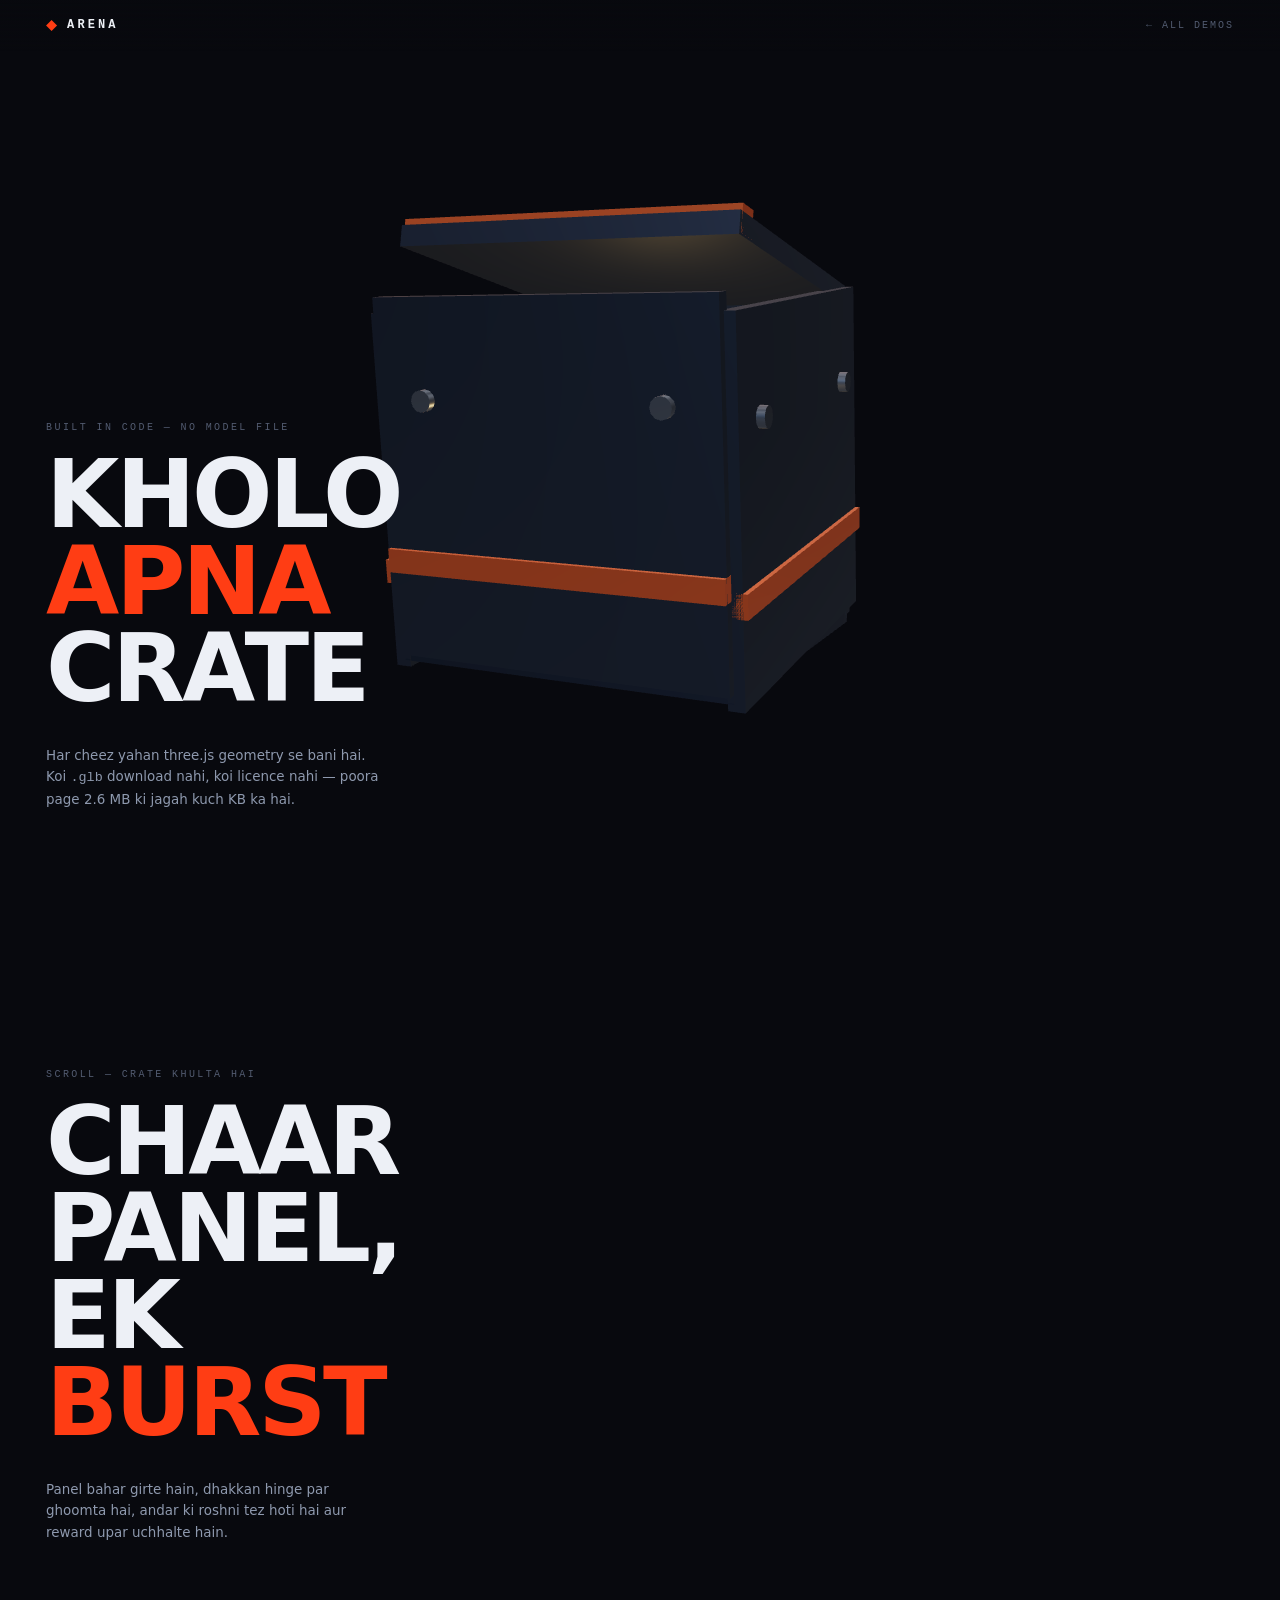
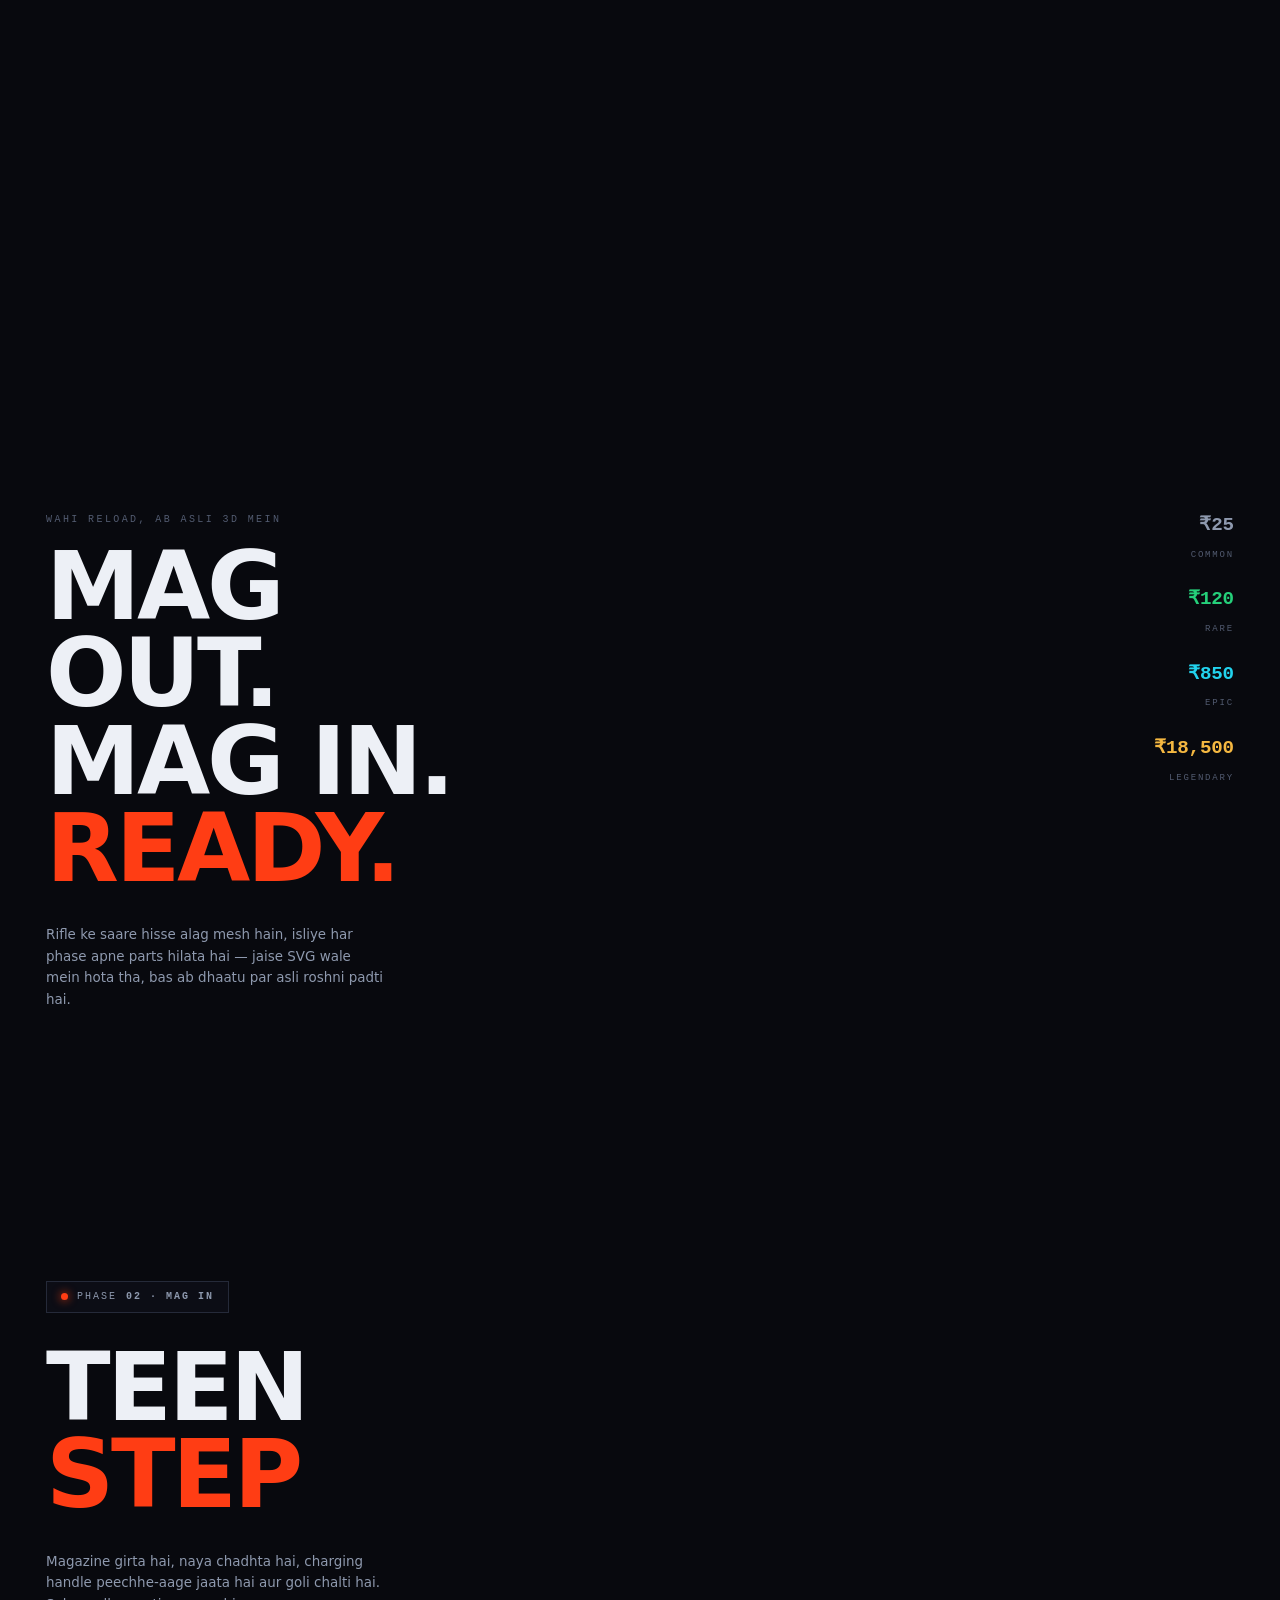
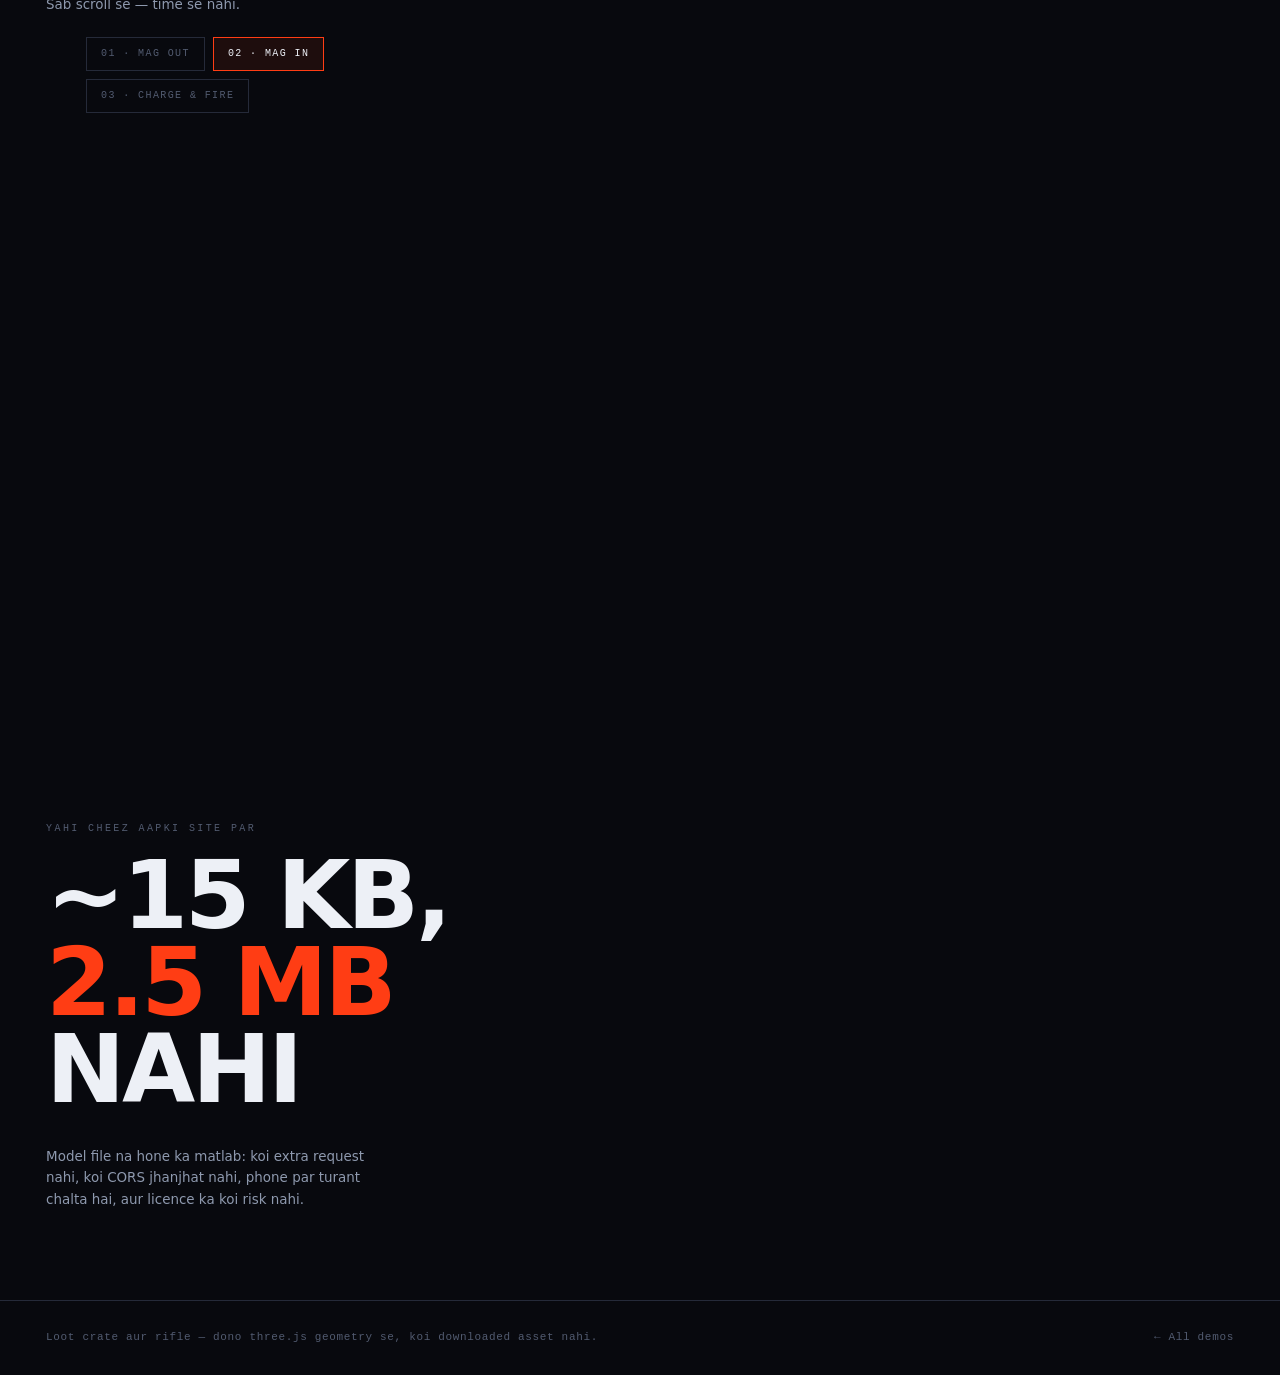
==== arena.html @ a36be99d "Add Arena: a loot crate and a rifle modelled in code Both objects are three.js primitives — no .glb," ====
<!DOCTYPE html>
<html lang="en">
<head>
<meta charset="utf-8">
<meta name="viewport" content="width=device-width, initial-scale=1">
<title>Arena — loot crate &amp; rifle, built in code</title>
<meta name="description" content="A loot crate that opens and a rifle that reloads, both modelled procedurally in three.js — no downloaded model, no licence, a fraction of the weight.">
<link rel="stylesheet" href="assets/css/arena.css">
</head>
<body>

<header class="bar">
  <a class="brand" href="index.html"><i></i> ARENA</a>
  <a class="back" href="index.html">← All demos</a>
</header>

<div class="stage">
  <canvas id="gl"></canvas>
  <p class="hint" data-hint>Drag to rotate</p>
</div>

<main class="story">

  <section class="beat" id="b0">
    <div class="copy" data-copy>
      <p class="tag">Built in code — no model file</p>
      <h1 class="head">Kholo<br><em>apna</em> crate</h1>
      <p class="sub">Har cheez yahan three.js geometry se bani hai. Koi <code>.glb</code> download nahi, koi licence nahi — poora page 2.6 MB ki jagah kuch KB ka hai.</p>
    </div>
  </section>

  <section class="beat beat--mid" id="b1">
    <div class="copy" data-copy>
      <p class="tag">Scroll — crate khulta hai</p>
      <h2 class="head">Chaar panel,<br>ek <em>burst</em></h2>
      <p class="sub">Panel bahar girte hain, dhakkan hinge par ghoomta hai, andar ki roshni tez hoti hai aur reward upar uchhalte hain.</p>
    </div>
    <div class="loot" data-loot>
      <div><b class="r1">₹25</b><span>Common</span></div>
      <div><b class="r2">₹120</b><span>Rare</span></div>
      <div><b class="r3">₹850</b><span>Epic</span></div>
      <div><b class="r4">₹18,500</b><span>Legendary</span></div>
    </div>
  </section>

  <section class="beat" id="b2">
    <div class="copy" data-copy>
      <p class="tag">Wahi reload, ab asli 3D mein</p>
      <h2 class="head">Mag out.<br>Mag in. <em>Ready.</em></h2>
      <p class="sub">Rifle ke saare hisse alag mesh hain, isliye har phase apne parts hilata hai — jaise SVG wale mein hota tha, bas ab dhaatu par asli roshni padti hai.</p>
    </div>
  </section>

  <section class="beat beat--mid" id="b3">
    <div class="copy" data-copy>
      <p class="phase"><i></i> Phase <b data-phase>01 · MAG OUT</b></p>
      <h2 class="head">Teen <em>step</em></h2>
      <p class="sub">Magazine girta hai, naya chadhta hai, charging handle peechhe-aage jaata hai aur goli chalti hai. Sab scroll se — time se nahi.</p>
      <ol class="steps" data-steps>
        <li>01 · Mag out</li>
        <li>02 · Mag in</li>
        <li>03 · Charge &amp; fire</li>
      </ol>
    </div>
  </section>

  <section class="beat" id="b4">
    <div class="copy" data-copy>
      <p class="tag">Yahi cheez aapki site par</p>
      <h2 class="head">~15 KB,<br><em>2.5 MB</em> nahi</h2>
      <p class="sub">Model file na hone ka matlab: koi extra request nahi, koi CORS jhanjhat nahi, phone par turant chalta hai, aur licence ka koi risk nahi.</p>
    </div>
  </section>

</main>

<footer class="foot">
  <p>Loot crate aur rifle — dono three.js geometry se, koi downloaded asset nahi.</p>
  <p><a href="index.html">← All demos</a></p>
</footer>

<script src="assets/vendor/three.min.js"></script>
<script src="assets/vendor/RoomEnvironment.js"></script>
<script src="assets/js/arena.js"></script>
</body>
</html>
---- assets/css/arena.css ----
/* ==========================================================================
   ARENA — loot crate + rifle, both built in code
   Palette borrowed from the Codian Esports site so this ports cleanly.
   ========================================================================== */

:root{
  --soot:  #08090E;
  --gun:   #0F1119;
  --edge:  #252A39;
  --edge-2:#39415A;
  --ink:   #EDF0F6;
  --ink-2: #8E99AE;
  --ink-3: #525B70;
  --blood: #FF3D14;
  --ember: #FF8A3D;
  --gold:  #F5B841;
  --ok:    #25D07A;

  --shell: clamp(18px, 3.6vw, 56px);
  --ease:  cubic-bezier(.16,1,.3,1);
  --mono:  ui-monospace,"SF Mono",SFMono-Regular,"JetBrains Mono",Menlo,Consolas,monospace;
  --sans:  system-ui,-apple-system,"Segoe UI",Roboto,"Helvetica Neue",Arial,sans-serif;
  --display:"Arial Black","Helvetica Neue",Impact,var(--sans);
  color-scheme:dark;
}

*,*::before,*::after{ box-sizing:border-box; }

html{ background:var(--soot); scroll-behavior:smooth; }

body{
  margin:0;
  font-family:var(--sans);
  color:var(--ink);
  background:var(--soot);
  overflow-x:hidden;
  line-height:1.6;
  -webkit-font-smoothing:antialiased;
}

h1,h2,p,dl,dd{ margin:0; }
a{ color:inherit; text-decoration:none; }
canvas{ display:block; }

.tag{
  font-family:var(--mono);
  font-size:10px;
  letter-spacing:.24em;
  text-transform:uppercase;
  color:var(--ink-3);
}
.head{
  font-family:var(--display);
  font-size:clamp(38px,7.4vw,104px);
  letter-spacing:-.035em;
  line-height:.92;
  text-transform:uppercase;
  margin:.16em 0 .34em;
}
.head em{ font-style:normal; color:var(--blood); }
.sub{ font-size:clamp(13px,1.05vw,15px); color:var(--ink-2); max-width:40ch; }

/* ==========================================================================
   Bar
   ========================================================================== */

.bar{
  position:fixed;
  inset:0 0 auto;
  z-index:40;
  display:flex;
  align-items:center;
  justify-content:space-between;
  padding:16px var(--shell);
  background:linear-gradient(rgba(8,9,14,.85), transparent);
}
.brand{
  display:flex;
  align-items:center;
  gap:10px;
  font-family:var(--mono);
  font-size:12px;
  font-weight:600;
  letter-spacing:.26em;
}
.brand i{
  width:11px; height:11px;
  background:var(--blood);
  clip-path:polygon(50% 0,100% 50%,50% 100%,0 50%);
}
.bar .back{
  font-family:var(--mono);
  font-size:10px;
  letter-spacing:.2em;
  text-transform:uppercase;
  color:var(--ink-3);
  transition:color .3s var(--ease);
}
.bar .back:hover{ color:var(--ink); }

/* ==========================================================================
   Stage — one canvas for both objects
   ========================================================================== */

.stage{
  position:fixed;
  inset:0;
  z-index:1;
  touch-action:pan-y;
  cursor:grab;
}
.stage.is-dragging{ cursor:grabbing; }
.stage canvas{ width:100%; height:100%; }

.hint{
  position:absolute;
  left:50%;
  bottom:clamp(20px,4vh,38px);
  transform:translateX(-50%);
  font-family:var(--mono);
  font-size:10px;
  letter-spacing:.26em;
  text-transform:uppercase;
  color:var(--ink-3);
  pointer-events:none;
  transition:opacity .6s var(--ease);
}
.hint.is-gone{ opacity:0; }

/* ==========================================================================
   Beats
   ========================================================================== */

.story{ position:relative; z-index:2; pointer-events:none; }
.story a{ pointer-events:auto; }

.beat{
  min-height:100vh;
  display:grid;
  align-content:end;
  padding:0 var(--shell) clamp(56px,10vh,110px);
}
.beat--mid{ align-content:center; }

.copy{
  max-width:min(44ch,50vw);
  opacity:0;
  transform:translateY(28px);
  transition:opacity .8s var(--ease), transform .8s var(--ease);
}
.copy.is-in{ opacity:1; transform:none; }

/* loot rarity readout, right rail */
.loot{
  position:absolute;
  right:var(--shell);
  top:50%;
  transform:translateY(-50%);
  display:grid;
  gap:clamp(10px,2vh,22px);
  text-align:right;
  font-family:var(--mono);
}
.loot > div{
  opacity:0;
  transform:translateX(22px);
  transition:opacity .6s var(--ease), transform .6s var(--ease);
}
.loot.is-in > div{ opacity:1; transform:none; }
.loot.is-in > div:nth-child(2){ transition-delay:.08s; }
.loot.is-in > div:nth-child(3){ transition-delay:.16s; }
.loot.is-in > div:nth-child(4){ transition-delay:.24s; }
.loot b{
  display:block;
  font-size:clamp(15px,1.5vw,20px);
  font-weight:600;
  letter-spacing:-.01em;
}
.loot span{
  font-size:9px;
  letter-spacing:.2em;
  text-transform:uppercase;
  color:var(--ink-3);
}
.loot .r1{ color:var(--ink-2); }
.loot .r2{ color:var(--ok); }
.loot .r3{ color:var(--volt,#22D3EE); }
.loot .r4{ color:var(--gold); }

/* rifle phase readout */
.phase{
  display:inline-flex;
  align-items:center;
  gap:9px;
  margin-bottom:16px;
  padding:7px 14px;
  border:1px solid var(--edge);
  background:rgba(15,17,25,.7);
  font-family:var(--mono);
  font-size:10px;
  letter-spacing:.2em;
  text-transform:uppercase;
  color:var(--ink-2);
}
.phase i{
  width:7px; height:7px;
  border-radius:50%;
  background:var(--blood);
  box-shadow:0 0 10px var(--blood);
}

.steps{
  display:flex;
  flex-wrap:wrap;
  gap:8px;
  margin-top:22px;
}
.steps li{
  list-style:none;
  padding:8px 14px;
  border:1px solid var(--edge);
  font-family:var(--mono);
  font-size:10px;
  letter-spacing:.14em;
  text-transform:uppercase;
  color:var(--ink-3);
  transition:border-color .35s var(--ease), color .35s var(--ease), background .35s var(--ease);
}
.steps li.live{
  border-color:var(--blood);
  color:var(--ink);
  background:rgba(255,61,20,.09);
}

/* ==========================================================================
   Foot
   ========================================================================== */

.foot{
  position:relative;
  z-index:2;
  display:flex;
  flex-wrap:wrap;
  gap:14px;
  justify-content:space-between;
  padding:28px var(--shell);
  background:var(--soot);
  border-top:1px solid var(--edge);
  font-family:var(--mono);
  font-size:11px;
  letter-spacing:.06em;
  color:var(--ink-3);
}
.foot a:hover{ color:var(--ink); }

/* ==========================================================================
   Responsive
   ========================================================================== */

@media (max-width:860px){
  .copy{ max-width:none; }
  .loot{
    position:static;
    transform:none;
    grid-template-columns:repeat(2,1fr);
    text-align:left;
    margin-top:26px;
    gap:16px;
  }
  .loot > div{ transform:translateY(16px); }
}

@media (prefers-reduced-motion:reduce){
  html{ scroll-behavior:auto; }
  .copy,.loot > div{ opacity:1; transform:none; }
}
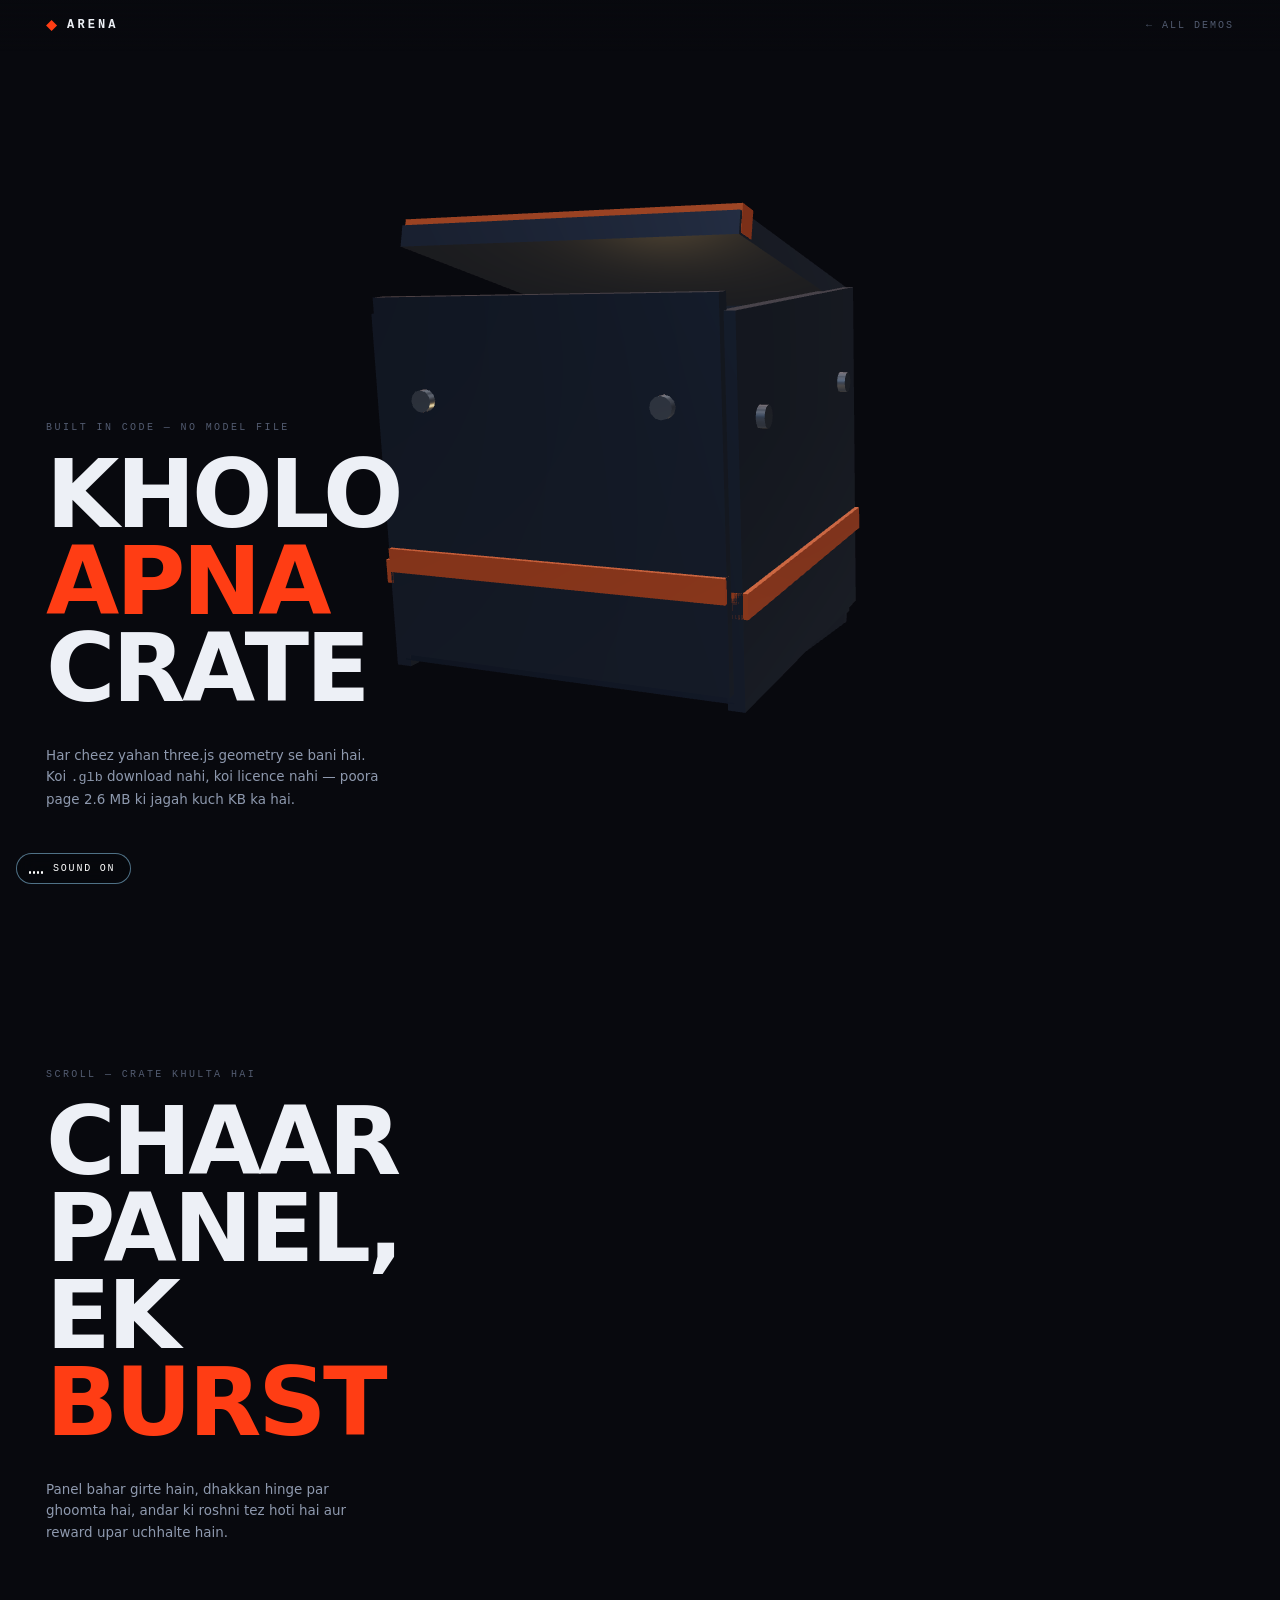
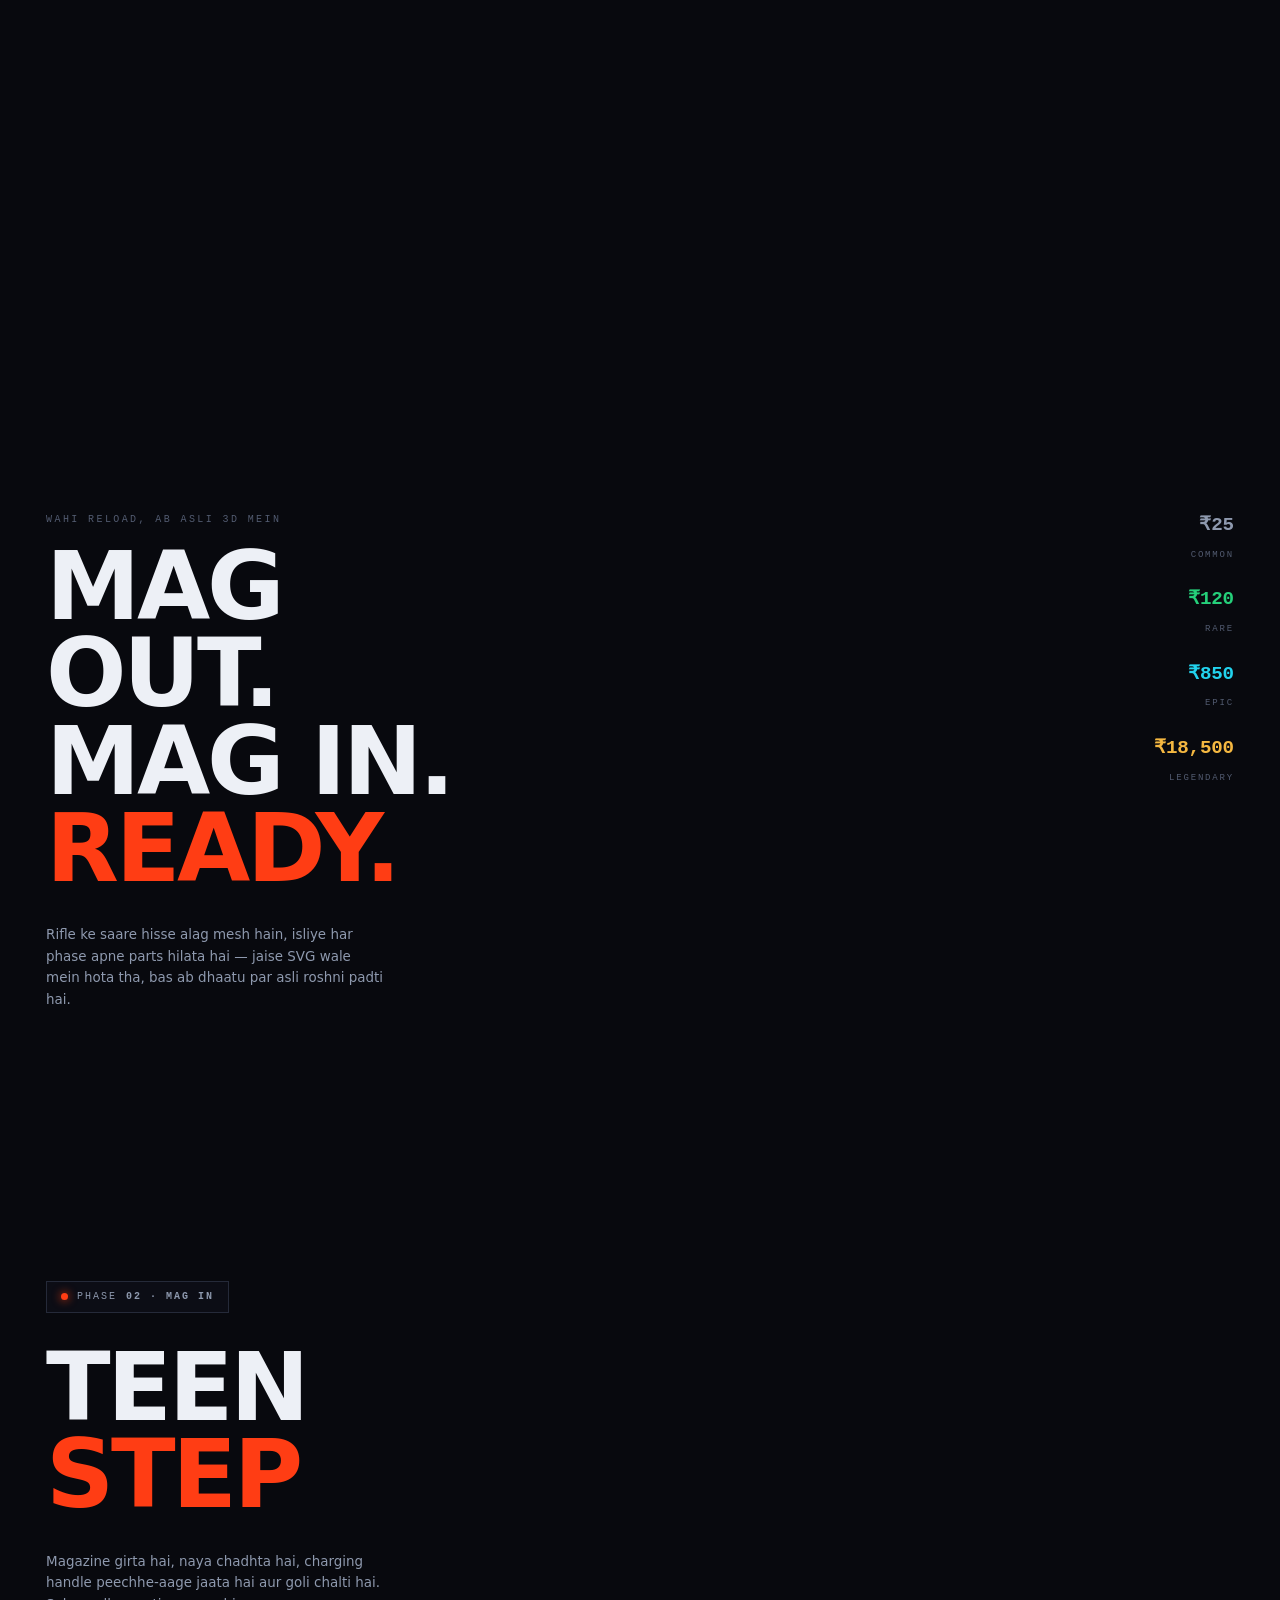
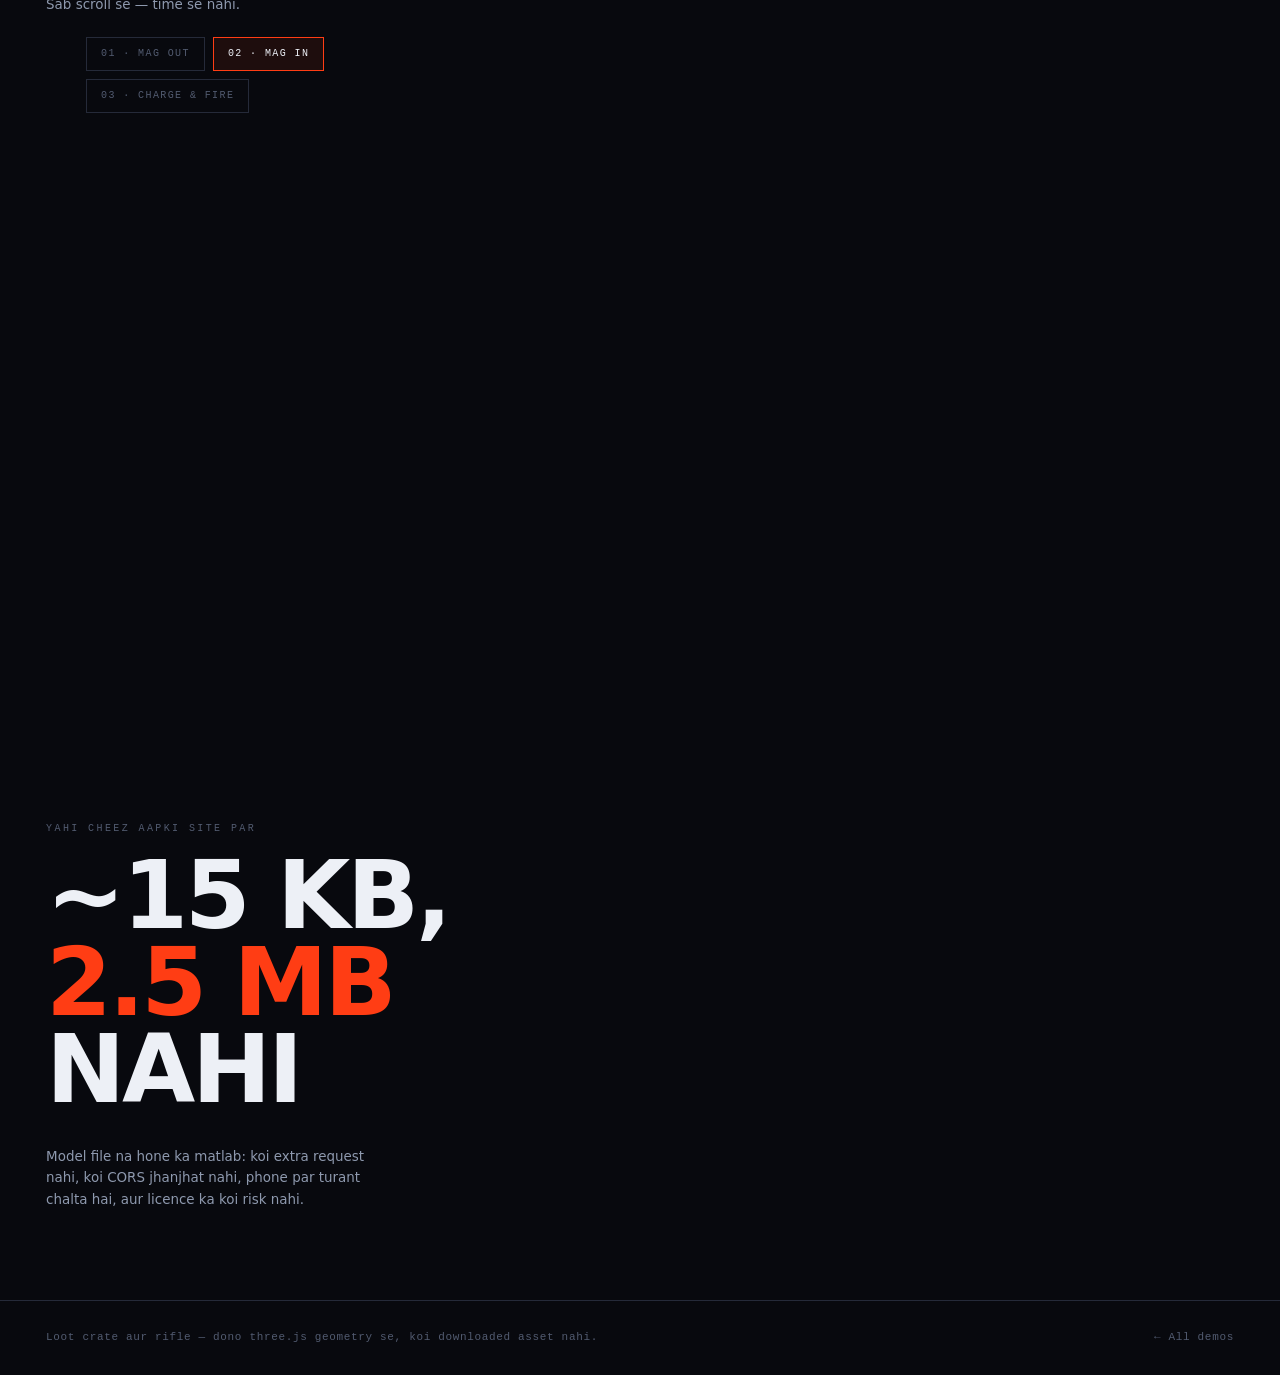
==== commit 9fdc06e9: "Put the ambient pad on every page and start it without being asked The sound only ever existed on mi" ====
--- a/arena.html
+++ b/arena.html
@@ -82,5 +82,6 @@
 <script src="assets/vendor/three.min.js"></script>
 <script src="assets/vendor/RoomEnvironment.js"></script>
 <script src="assets/js/arena.js"></script>
+<script src="assets/js/ambient.js"></script>
 </body>
 </html>
